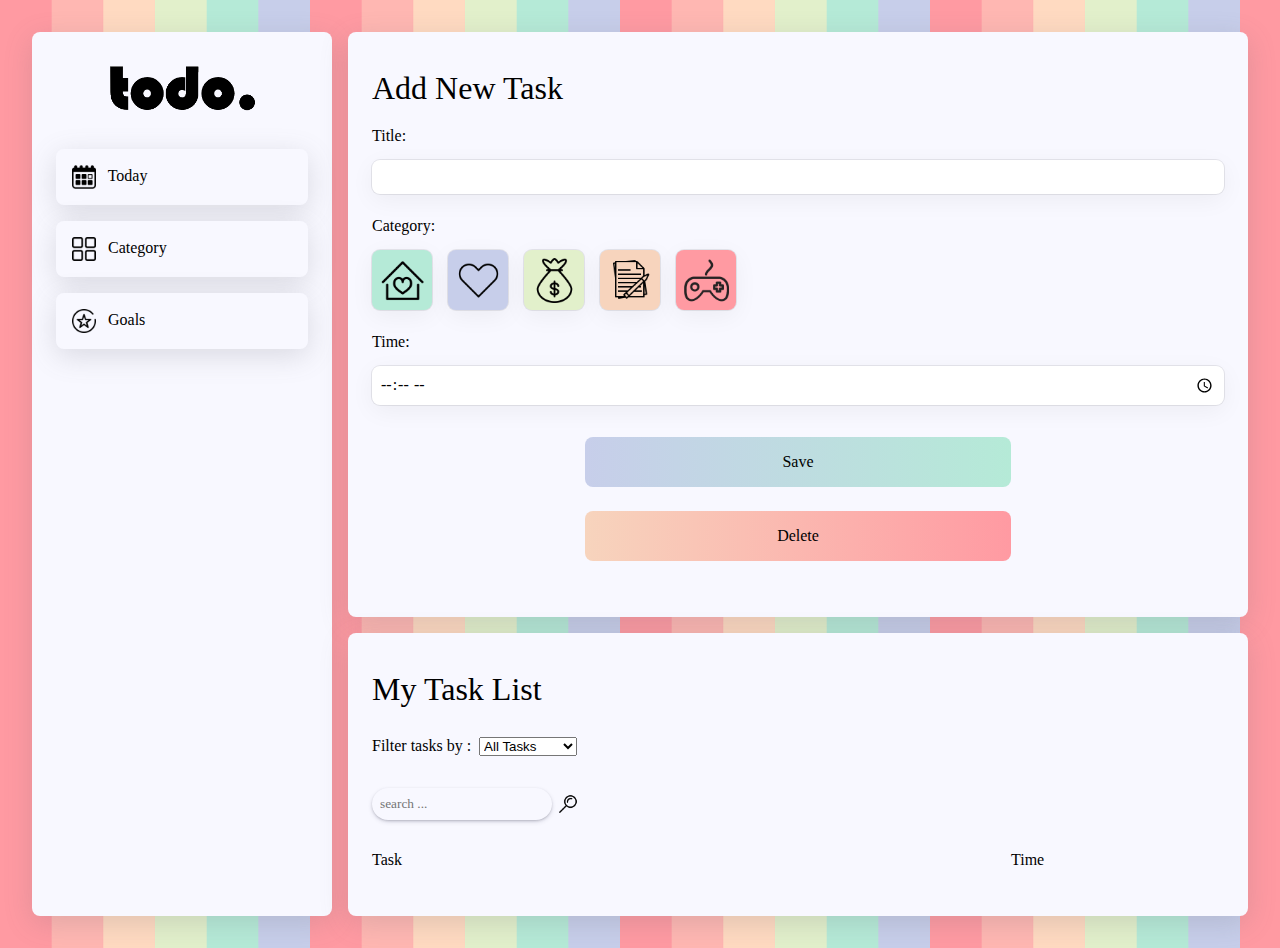
==== index.html @ 926b06c2 "comment sort cause it was extra for now" ====
<!DOCTYPE html>

<html>
  <head>
    <title>ToDo List</title>
    <link rel="stylesheet" href="./assests/styleSheets/indexStyle.css" />
  </head>

  <body>
    <div class="main-container">
      <div class="nav-container">
        <nav class="nav-bar">
          <div class="logo-box">
            <h1>
              <img
                class="logo"
                src="./assests/images/logos/black-logo.PNG"
                alt="todo logo"
              />
              <span class="heading-text">Logo Title</span>
            </h1>
          </div>
          <section class="nav-button-box">
            <button type="button" class="nav-bar-button">
              <img
                class="button-icon"
                src="./assests/images/icons/today-icon.png"
                alt="today logo"
              />
              Today
            </button>
            <button type="button" class="nav-bar-button">
              <img
                class="button-icon"
                src="./assests/images/icons/category-icon.png"
                alt="category logo"
              />
              Category
            </button>
            <button type="button" class="nav-bar-button">
              <img
                class="button-icon"
                src="./assests/images/icons/goal-icon.png"
                alt="goals logo"
              />
              Goals
            </button>
          </section>
          <div id="side-menu-container" class="side-panel">
            <button class="side-panel-close" id="close-nav-button">
              &times;
            </button>

            <button type="button" class="nav-bar-button">
              <img
                class="button-icon"
                src="./assests/images/icons/today-icon.png"
                alt="today logo"
              />
              Today
            </button>
            <button type="button" class="nav-bar-button">
              <img
                class="button-icon"
                src="./assests/images/icons/category-icon.png"
                alt="category logo"
              />
              Category
            </button>
            <button type="button" class="nav-bar-button">
              <img
                class="button-icon"
                src="./assests/images/icons/goal-icon.png"
                alt="goals logo"
              />
              Goals
            </button>
          </div>
          <button class="side-panel-open" id="open-nav-button">&#9776;</button>
        </nav>
      </div>

      <div class="task-container">
        <section class="add-task">
          <div class="new-task-box">
            <h2 class="section-title" id="add-task-header">Add New Task</h2>
            <form action="/action_page.php">
              <label class="label" for="title">Title:</label>
              <input class="input-text" id="task-title-input" type="text" />
              <label class="label">Category:</label>
              <div class="category-row-box">
                <button type="button" class="category-health">
                  <img
                    class="category-logo"
                    src="./assests/images/icons/family-icon.png"
                    alt="todo logo"
                  />
                </button>
                <button type="button" class="category-family">
                  <img
                    class="category-logo"
                    src="./assests/images/icons/heart-icon.png"
                    alt="todo logo"
                  />
                </button>
                <button type="button" class="category-job">
                  <img
                    class="category-logo"
                    src="./assests/images/icons/job-icon.png"
                    alt="todo logo"
                  />
                </button>
                <button type="button" class="category-study">
                  <img
                    class="category-logo"
                    src="./assests/images/icons/study-icon.png"
                    alt="todo logo"
                  />
                </button>
                <button type="button" class="category-entertainment">
                  <img
                    class="category-logo"
                    src="./assests/images/icons/entertainment-icon.png"
                    alt="todo logo"
                  />
                </button>
              </div>
              <label class="label" for="time">Time:</label>
              <input class="input-time" type="time" id="time" name="time" />
              <button
                class="submit-button"
                name="submit-button"
                type="button"
                id="add-task-button"
              >
                Save
              </button>
              <button class="delete-button" name="delete-button" type="button">
                Delete
              </button>
            </form>
          </div>
        </section>
        <section class="task-list">
          <h2 class="section-title">My Task List</h2>
          <!-- <div class="sort-section">
            <label for="sort-tasks">Sort tasks by :&nbsp; </label>
            <select name="sort-tasks" id="sort-tasks">
              <option value="not-sorted">Not sorted</option>
              <option value="byTitle">By Title</option>
            </select>
          </div> -->
          <div class="filter-by-time-section">
            <label for="filter-by-time-tasks">Filter tasks by :&nbsp; </label>
            <select name="filter-by-time-tasks" id="filter-by-time-tasks">
              <option value="">All Tasks</option>
              <option value="today">Today</option>
              <option value="last-day">Last Day</option>
              <option value="last-7-days">Last 7 days</option>
              <option value="last-30-days">Last 30 days</option>
            </select>
          </div>
          <div class="search-section">
            <input
              class="search-input"
              type="search"
              id="search-input"
              name="search-input"
              placeholder="search ..."
            />
            <button
              class="search-button"
              name="search-button"
              type="button"
              id="search-button"
            >
              <img
                class="search-icon"
                src="./assests/images/icons/search-icon.png"
                alt="todo logo"
              />
            </button>
          </div>
          <div class="table-box">
            <div class="table-header-box">
              <h3>Task</h3>
              <h3>Time</h3>
              <div></div>
            </div>
            <ul id="task-list"></ul>
          </div>
        </section>
      </div>
    </div>
    <script type="text/javascript" src="./index.js"></script>
  </body>
</html>
---- assests/styleSheets/indexStyle.css ----
@import "reset.css";
@import "nav.css";
@import "variables.css";
@import "taskList.css";
@import "addOrEditTask.css";
@import "main.css";
@import "general.css";
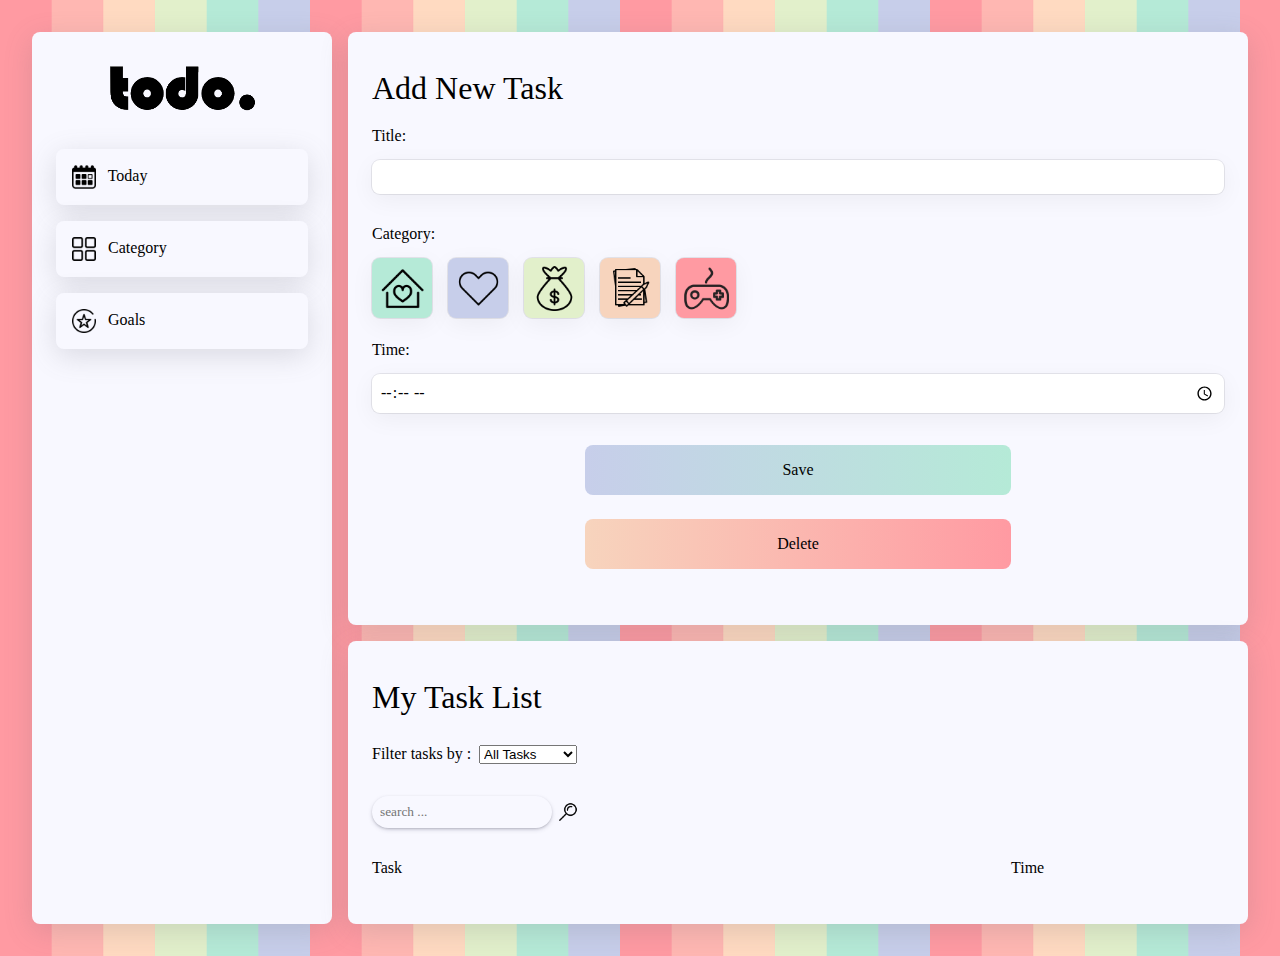
==== commit b5cfb812: "handel input title error" ====
--- a/index.html
+++ b/index.html
@@ -86,7 +86,13 @@
             <h2 class="section-title" id="add-task-header">Add New Task</h2>
             <form action="/action_page.php">
               <label class="label" for="title">Title:</label>
-              <input class="input-text" id="task-title-input" type="text" />
+              <input
+                class="input-text"
+                id="task-title-input"
+                type="text"
+                required
+              />
+              <small id="title-error" class="title-error"></small>
               <label class="label">Category:</label>
               <div class="category-row-box">
                 <button type="button" class="category-health">
@@ -132,9 +138,8 @@
                 name="submit-button"
                 type="button"
                 id="add-task-button"
-              >
-                Save
-              </button>
+              /> Save
+            </button>
               <button class="delete-button" name="delete-button" type="button">
                 Delete
               </button>
@@ -143,19 +148,11 @@
         </section>
         <section class="task-list">
           <h2 class="section-title">My Task List</h2>
-          <!-- <div class="sort-section">
-            <label for="sort-tasks">Sort tasks by :&nbsp; </label>
-            <select name="sort-tasks" id="sort-tasks">
-              <option value="not-sorted">Not sorted</option>
-              <option value="byTitle">By Title</option>
-            </select>
-          </div> -->
           <div class="filter-by-time-section">
             <label for="filter-by-time-tasks">Filter tasks by :&nbsp; </label>
             <select name="filter-by-time-tasks" id="filter-by-time-tasks">
               <option value="">All Tasks</option>
               <option value="today">Today</option>
-              <option value="last-day">Last Day</option>
               <option value="last-7-days">Last 7 days</option>
               <option value="last-30-days">Last 30 days</option>
             </select>
@@ -192,6 +189,6 @@
         </section>
       </div>
     </div>
-    <script type="text/javascript" src="./index.js"></script>
+    <script type="text/javascript" src="./assests/javaScript/index.js"></script>
   </body>
 </html>
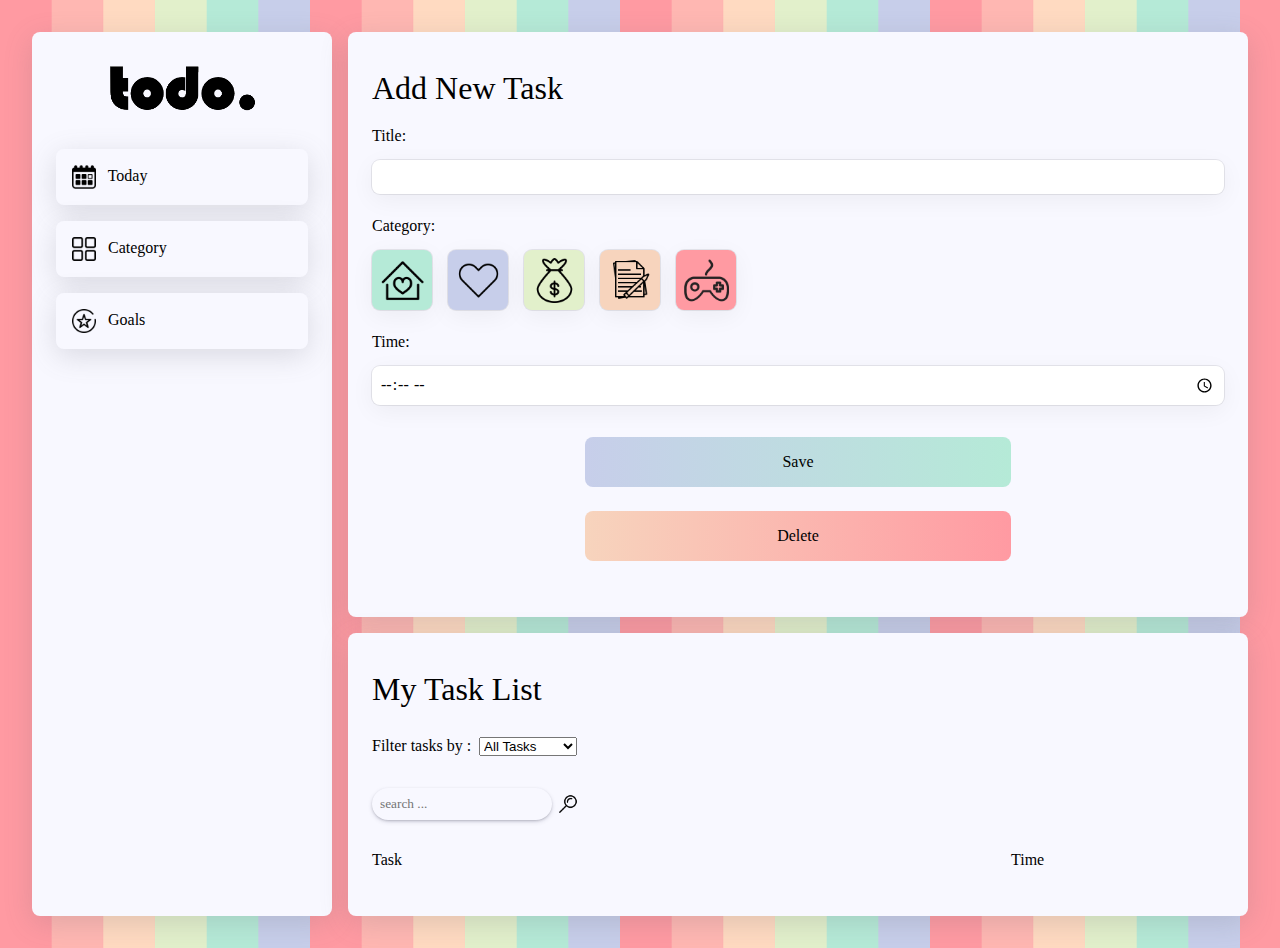
==== commit 5047e000: "handle input text error" ====
--- a/index.html
+++ b/index.html
@@ -92,7 +92,7 @@
                 type="text"
                 required
               />
-              <small id="title-error" class="title-error"></small>
+              <small id="title-error"></small>
               <label class="label">Category:</label>
               <div class="category-row-box">
                 <button type="button" class="category-health">
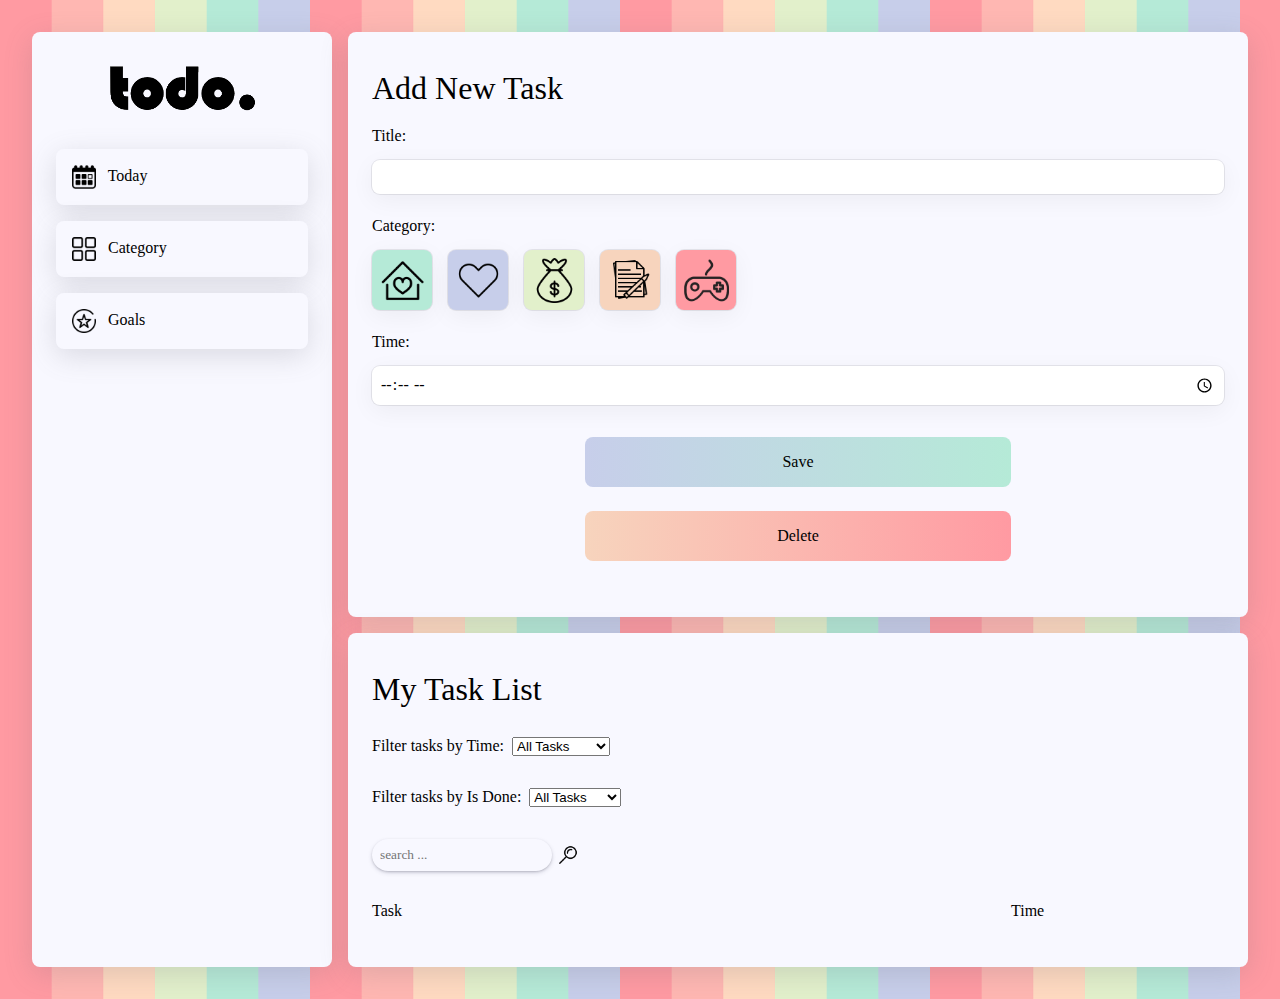
==== commit a9ada794: "handle checkBox svent & show if checkBox is marked or not" ====
--- a/index.html
+++ b/index.html
@@ -149,12 +149,19 @@
         <section class="task-list">
           <h2 class="section-title">My Task List</h2>
           <div class="filter-by-time-section">
-            <label for="filter-by-time-tasks">Filter tasks by :&nbsp; </label>
+            <label for="filter-by-time-tasks">Filter tasks by Time:&nbsp; </label>
             <select name="filter-by-time-tasks" id="filter-by-time-tasks">
               <option value="">All Tasks</option>
               <option value="today">Today</option>
               <option value="last-7-days">Last 7 days</option>
               <option value="last-30-days">Last 30 days</option>
+            </select>
+          </div>
+          <div class="filter-by-time-section">
+            <label for="filter-by-time-tasks">Filter tasks by Is Done:&nbsp; </label>
+            <select name="filter-by-time-tasks" id="filter-by-is-done-tasks">
+              <option value="">All Tasks</option>
+              <option value="done">Done Tasks</option>
             </select>
           </div>
           <div class="search-section">
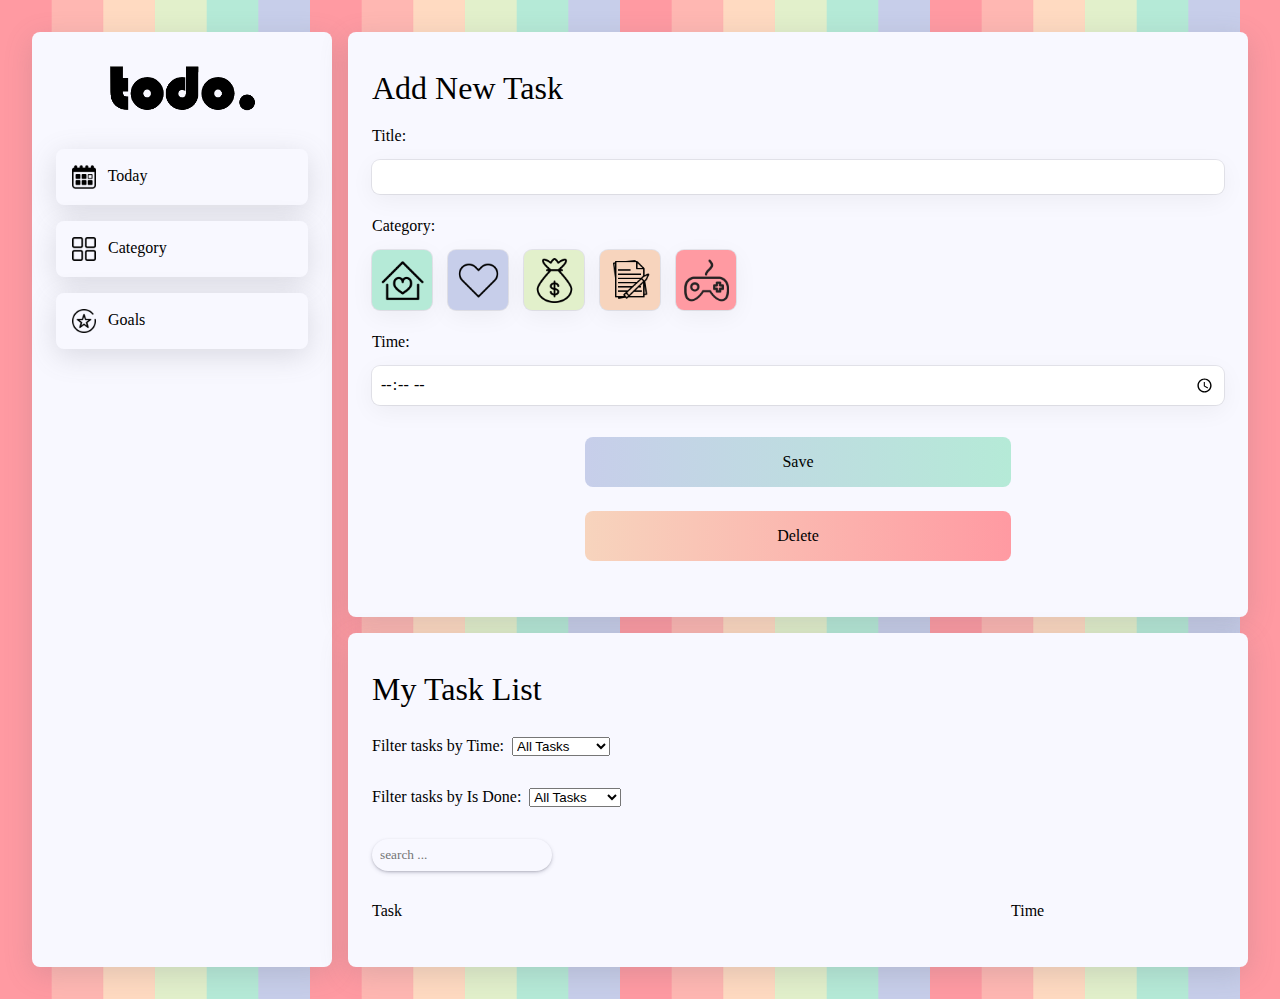
==== commit 776b02f2: "add search event on Enter key" ====
--- a/index.html
+++ b/index.html
@@ -172,18 +172,6 @@
               name="search-input"
               placeholder="search ..."
             />
-            <button
-              class="search-button"
-              name="search-button"
-              type="button"
-              id="search-button"
-            >
-              <img
-                class="search-icon"
-                src="./assests/images/icons/search-icon.png"
-                alt="todo logo"
-              />
-            </button>
           </div>
           <div class="table-box">
             <div class="table-header-box">
